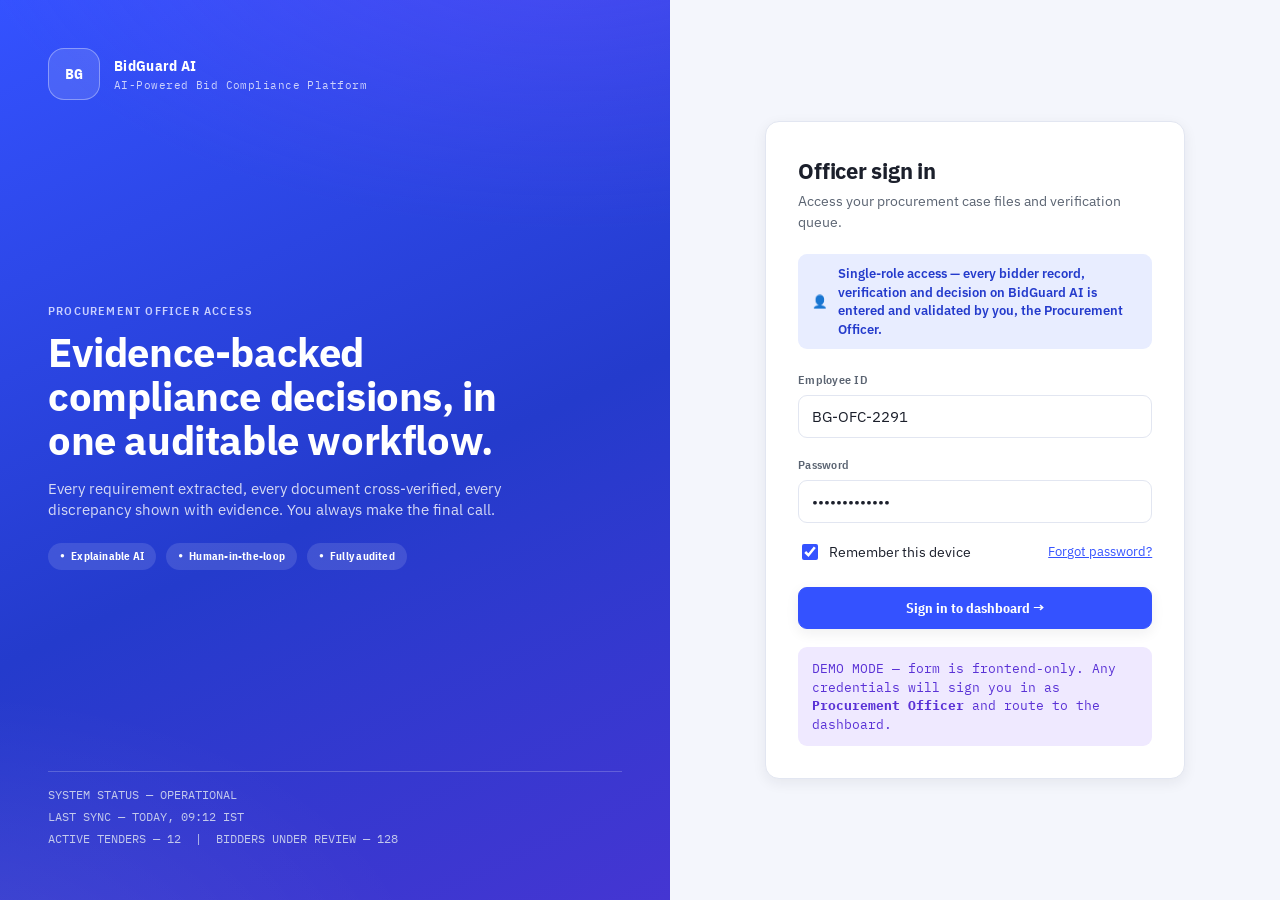
==== index.html @ 4c71b290 "Add frontend prototype" ====
<!DOCTYPE html>
<html lang="en">
<head>
<meta charset="UTF-8">
<meta name="viewport" content="width=device-width, initial-scale=1.0">
<title>Sign in — BidGuard AI</title>
<link rel="preconnect" href="https://fonts.googleapis.com">
<link href="https://fonts.googleapis.com/css2?family=IBM+Plex+Sans:wght@400;500;600;700&family=IBM+Plex+Sans+Condensed:wght@500;600;700&family=IBM+Plex+Mono:wght@400;500;600;700&display=swap" rel="stylesheet">
<link rel="stylesheet" href="css/tokens.css">
<link rel="stylesheet" href="css/components.css">
<link rel="stylesheet" href="css/layout.css">
<link rel="stylesheet" href="css/login.css">
</head>
<body>

<div class="login-shell">

  <div class="login-hero">
    <div class="hero-top">
      <div class="hero-seal">BG</div>
      <div class="hero-title">BidGuard AI<small>AI-Powered Bid Compliance Platform</small></div>
    </div>

    <div class="hero-mid">
      <div class="eyebrow">Procurement officer access</div>
      <h1>Evidence-backed compliance decisions, in one auditable workflow.</h1>
      <p>Every requirement extracted, every document cross-verified, every discrepancy shown with evidence. You always make the final call.</p>

      <div class="hero-stamps">
        <span class="stamp stamp-sm">Explainable AI</span>
        <span class="stamp stamp-sm">Human-in-the-loop</span>
        <span class="stamp stamp-sm">Fully audited</span>
      </div>
    </div>

    <div class="hero-ledger">
      <div>SYSTEM STATUS &mdash; OPERATIONAL</div>
      <div>LAST SYNC &mdash; TODAY, 09:12 IST</div>
      <div>ACTIVE TENDERS &mdash; 12 &nbsp;|&nbsp; BIDDERS UNDER REVIEW &mdash; 128</div>
    </div>
  </div>

  <div class="login-panel">
    <div class="login-card">
      <div class="card">
        <h2>Officer sign in</h2>
        <p class="sub">Access your procurement case files and verification queue.</p>

        <div class="role-note">
          <span>👤</span> Single-role access — every bidder record, verification and decision on BidGuard AI is entered and validated by you, the Procurement Officer.
        </div>

        <form id="loginForm" novalidate>
          <div class="field">
            <label for="empId">Employee ID</label>
            <input type="text" id="empId" name="empId" placeholder="BG-OFC-2291" value="BG-OFC-2291" autocomplete="username">
          </div>
          <div class="field">
            <label for="password">Password</label>
            <input type="password" id="password" name="password" placeholder="••••••••••" value="demo-password" autocomplete="current-password">
          </div>
          <div class="flex-between mb-24">
            <label class="checkbox-row"><input type="checkbox" checked> Remember this device</label>
            <a href="#" style="font-size:12.5px; color:var(--navy); text-decoration:underline;">Forgot password?</a>
          </div>
          <button type="submit" class="btn btn-primary btn-block">Sign in to dashboard →</button>
        </form>

        <div class="demo-note">
          DEMO MODE — form is frontend-only. Any credentials will sign you in as <strong>Procurement Officer</strong> and route to the dashboard.
        </div>
      </div>
    </div>
  </div>

</div>

<script src="js/main.js"></script>
<script src="js/login.js"></script>
</body>
</html>
---- css/tokens.css ----
/* ============================================================
   BIDGUARD AI — DESIGN TOKENS (Chromatic theme)
   Clean, simple, colour-led visual language for a single-user
   (Procurement Officer) workflow: soft elevation, rounded
   surfaces, a vivid indigo primary, and clear colour coding for
   risk/status. Professional and government-enterprise
   appropriate, without heavy borders or decoration.
   ============================================================ */

:root{
  /* ---- core neutrals ---- */
  --ink:            #1B1F2B;   /* primary text */
  --ink-soft:       #5B6472;   /* secondary text */
  --ink-faint:      #9AA1AF;   /* placeholder / disabled text */

  --paper:          #F4F6FC;   /* app background — flat, cool, simple */
  --paper-dim:      #ECEFF8;   /* recessed panels / table stripes */
  --surface:        #FFFFFF;   /* cards, raised surfaces */
  --surface-alt:    #F7F8FD;

  --border:         #E2E6F1;   /* thin structural border */

  /* ---- chromatic accents ---- */
  --brass:          #7C4DFF;   /* secondary accent — violet */
  --brass-dark:     #5A32D6;
  --brass-bg:       #EFE9FF;

  --navy:           #3452FF;   /* primary action — indigo/blue */
  --navy-dark:      #243BCC;
  --navy-bg:        #E8EDFF;

  /* ---- status colours ---- */
  --green:          #16A673;
  --green-dark:     #0E7F58;
  --green-bg:       #E3F9F0;

  --amber:          #F59E0B;
  --amber-dark:     #B4720A;
  --amber-bg:       #FFF3DC;

  --red:            #EF4444;
  --red-dark:       #C22F2F;
  --red-bg:         #FDEAEA;

  /* ---- structure ---- */
  --line:           var(--border);
  --line-w:         1px;
  --line-w-thick:   1px;
  --radius:         14px;
  --radius-sm:      9px;
  --shadow:         0 12px 28px rgba(27,31,43,.09);
  --shadow-sm:      0 4px 14px rgba(27,31,43,.07);
  --shadow-brass:   0 10px 26px rgba(124,77,255,.28);
  --shadow-lift:    0 16px 34px rgba(27,31,43,.14);

  /* ---- type ---- */
  --font-body:  'IBM Plex Sans', -apple-system, Segoe UI, sans-serif;
  --font-cond:  'IBM Plex Sans Condensed', 'IBM Plex Sans', sans-serif;
  --font-mono:  'IBM Plex Mono', 'Courier New', monospace;

  /* ---- layout ---- */
  --header-h: 68px;
  --tabstrip-h: 46px;
  --content-max: 1240px;
}

/* ---------------- reset ---------------- */
*, *::before, *::after{ box-sizing: border-box; }
html{ -webkit-text-size-adjust: 100%; scroll-behavior: smooth; }
body{
  margin:0;
  background: var(--paper);
  color: var(--ink);
  font-family: var(--font-body);
  font-size: 15px;
  line-height: 1.5;
  -webkit-font-smoothing: antialiased;
}
h1,h2,h3,h4,h5,h6{ margin: 0 0 .5em; font-weight: 700; letter-spacing: -0.01em; }
p{ margin: 0 0 1em; }
a{ color: inherit; }
img,svg{ display:block; max-width:100%; }
button{ font-family: inherit; }
ul{ margin:0; padding:0; list-style:none; }
input, select, textarea{ font-family: inherit; font-size: inherit; color: inherit; }

::selection{ background: var(--navy); color: #fff; }

:focus-visible{
  outline: 3px solid var(--navy);
  outline-offset: 2px;
}

/* ---------------- utility ---------------- */
.eyebrow{
  font-family: var(--font-cond);
  text-transform: uppercase;
  letter-spacing: .1em;
  font-size: 12px;
  font-weight: 600;
  color: var(--ink-soft);
}
.mono{ font-family: var(--font-mono); }
.container{
  max-width: var(--content-max);
  margin: 0 auto;
  padding: 0 24px;
}
.sr-only{
  position:absolute; width:1px; height:1px; padding:0; margin:-1px;
  overflow:hidden; clip:rect(0,0,0,0); white-space:nowrap; border:0;
}

@media (prefers-reduced-motion: reduce){
  *{ animation-duration: .001ms !important; animation-iteration-count: 1 !important; transition-duration: .001ms !important; }
}
---- css/components.css ----
/* ============================================================
   COMPONENTS — chromatic, simple, rounded, soft-elevation
   ============================================================ */

/* ---------------- top bar ---------------- */
.topbar{
  height: var(--header-h);
  border-bottom: 1px solid var(--border);
  background: var(--surface);
  position: sticky; top:0; z-index: 50;
}
.topbar .container{
  height: 100%;
  display:flex; align-items:center; justify-content:space-between; gap:16px;
}
.brand{
  display:flex; align-items:center; gap:12px;
  text-decoration:none;
}
.brand-seal{
  width:38px; height:38px; flex:none;
  border-radius:11px;
  display:flex; align-items:center; justify-content:center;
  background: linear-gradient(135deg, var(--navy), var(--brass));
  color:#fff;
  font-family:var(--font-mono); font-weight:700; font-size:13px;
  box-shadow: var(--shadow-brass);
}
.brand-text{ line-height:1.15; }
.brand-text strong{
  display:block; font-family:var(--font-cond); font-weight:700;
  letter-spacing:.01em; font-size:16px;
}
.brand-text span{
  display:block; font-size:11px; color:var(--ink-soft); font-family:var(--font-mono);
  letter-spacing:.02em;
}

.officer-menu{ position:relative; }
.officer-btn{
  display:flex; align-items:center; gap:10px;
  background:var(--surface); border:1px solid var(--border); border-radius:999px;
  padding:6px 14px 6px 6px; cursor:pointer; box-shadow: var(--shadow-sm);
  transition: box-shadow .15s ease;
}
.officer-btn:hover{ box-shadow: var(--shadow-lift); }
.officer-avatar{
  width:30px; height:30px; border-radius:50%;
  background: linear-gradient(135deg, var(--brass-bg), var(--navy-bg));
  color: var(--navy-dark);
  display:flex; align-items:center; justify-content:center;
  font-family:var(--font-mono); font-weight:700; font-size:12px;
}
.officer-btn .name{ font-weight:600; font-size:13px; text-align:left; line-height:1.2; }
.officer-btn .role{ display:block; font-size:11px; color:var(--ink-soft); font-family:var(--font-mono); }
.officer-dropdown{
  position:absolute; right:0; top:calc(100% + 10px);
  min-width:200px; background:var(--surface); border:1px solid var(--border); border-radius: var(--radius-sm);
  box-shadow: var(--shadow-lift); display:none; z-index:60; overflow:hidden;
}
.officer-dropdown.open{ display:block; }
.officer-dropdown a{
  display:block; padding:11px 14px; text-decoration:none; font-size:13.5px;
  border-bottom:1px solid var(--paper-dim);
}
.officer-dropdown a:last-child{ border-bottom:0; color:var(--red); font-weight:600; }
.officer-dropdown a:hover{ background:var(--paper-dim); }

/* ---------------- top tab navigation (simple underline tabs) ---------------- */
.tabstrip-wrap{ background:var(--surface); border-bottom: 1px solid var(--border); }
.tabstrip{
  display:flex; gap:4px; overflow-x:auto;
}
.tabstrip a{
  position:relative;
  font-family: var(--font-cond);
  font-weight:600; font-size:13.5px;
  text-decoration:none; color: var(--ink-soft);
  padding: 16px 16px 14px;
  white-space:nowrap;
  border-bottom: 3px solid transparent;
  transition: color .15s ease;
}
.tabstrip a.active{
  color: var(--navy);
  border-bottom-color: var(--navy);
}
.tabstrip a:hover:not(.active){ color:var(--ink); }

/* ---------------- case progress stepper ---------------- */
.stepper{
  display:flex; align-items:center; flex-wrap:wrap; gap:0;
  border: 1px solid var(--border); background: var(--surface); border-radius: var(--radius);
  box-shadow: var(--shadow-sm); overflow:hidden;
}
.stepper .step{
  flex:1 1 auto; min-width:120px;
  display:flex; align-items:center; gap:8px;
  padding:13px 14px; border-right: 1px solid var(--border);
  font-family:var(--font-cond); font-size:12.5px;
  font-weight:600; color:var(--ink-faint);
}
.stepper .step:last-child{ border-right:none; }
.stepper .step .num{
  width:22px; height:22px; border-radius:50%;
  background: var(--paper-dim); color: var(--ink-faint);
  display:flex; align-items:center; justify-content:center;
  font-family:var(--font-mono); font-size:11px; flex:none;
}
.stepper .step.done{ color:var(--green-dark); }
.stepper .step.current{ color:var(--navy); background: var(--navy-bg); }
.stepper .step.current .num{ background:var(--navy); color:#fff; }
.stepper .step.done .num{ background:var(--green); color:#fff; }

/* ---------------- page scaffolding ---------------- */
.page-head{ padding: 28px 0 18px; }
.page-head .title-row{ display:flex; align-items:flex-end; justify-content:space-between; gap:16px; flex-wrap:wrap; }
.page-head h1{ font-size: 28px; margin:4px 0 0; }
.case-id{ font-family:var(--font-mono); font-size:12px; color:var(--ink-soft); }

main{ padding-bottom: 64px; }

/* ---------------- buttons ---------------- */
.btn{
  display:inline-flex; align-items:center; justify-content:center; gap:8px;
  font-family:var(--font-cond); font-weight:700; font-size:13.5px;
  padding:11px 20px;
  border: 1px solid var(--border);
  border-radius: var(--radius-sm);
  background: var(--surface); color:var(--ink);
  box-shadow: var(--shadow-sm);
  cursor:pointer;
  text-decoration:none;
  transition: transform .12s ease, box-shadow .12s ease, background .12s ease;
}
.btn:hover{ transform:translateY(-1px); box-shadow: var(--shadow-lift); }
.btn:active{ transform:translateY(0); box-shadow: var(--shadow-sm); }
.btn:disabled{ opacity:.45; cursor:not-allowed; transform:none; box-shadow:none; }
.btn-primary{ background: var(--navy); color: #fff; border-color: var(--navy); }
.btn-brass{ background: var(--brass); color: #fff; border-color: var(--brass); }
.btn-approve{ background: var(--green); color: #fff; border-color: var(--green); }
.btn-reject{ background: var(--red); color: #fff; border-color: var(--red); }
.btn-ghost{ background:transparent; box-shadow:none; border-color:transparent; }
.btn-ghost:hover{ box-shadow:none; background:var(--paper-dim); transform:none; }
.btn-sm{ padding:7px 14px; font-size:12px; border-radius:8px; }
.btn-block{ width:100%; }

/* ---------------- cards ---------------- */
.card{
  background: var(--surface);
  border: 1px solid var(--border);
  border-radius: var(--radius);
  box-shadow: var(--shadow-sm);
  padding: 22px;
}
.card-flat{ box-shadow:none; }
.card-header{
  display:flex; align-items:center; justify-content:space-between;
  gap:12px; margin-bottom:16px; padding-bottom:14px;
  border-bottom: 1px solid var(--border);
}
.card-header h3{ margin:0; font-size:15px; }

/* stat tile */
.stat-tile{
  background:var(--surface); border:1px solid var(--border); border-radius: var(--radius);
  box-shadow: var(--shadow-sm); padding:18px 20px; position:relative; overflow:hidden;
}
.stat-tile .num{ font-family:var(--font-mono); font-size:32px; font-weight:700; line-height:1; }
.stat-tile .label{ margin-top:8px; }
.stat-tile::before{ content:""; position:absolute; left:0; top:0; bottom:0; width:5px; }
.stat-tile.accent-green::before{ background:var(--green); }
.stat-tile.accent-amber::before{ background:var(--amber); }
.stat-tile.accent-red::before{ background:var(--red); }
.stat-tile.accent-navy::before{ background: linear-gradient(180deg, var(--navy), var(--brass)); }

/* ---------------- badges & status chips ---------------- */
.badge{
  display:inline-flex; align-items:center; gap:6px;
  font-family:var(--font-cond); font-weight:700; font-size:11.5px; letter-spacing:.02em;
  padding:5px 11px; border-radius:999px;
}
.badge-green{ color:var(--green-dark); background:var(--green-bg); }
.badge-amber{ color:var(--amber-dark); background:var(--amber-bg); }
.badge-red{ color:var(--red-dark); background:var(--red-bg); }
.badge-navy{ color:var(--navy-dark); background:var(--navy-bg); }
.badge-ink{ color:var(--ink-soft); background:var(--paper-dim); }

/* status "stamp" — now a clear, colour-coded chip rather than a rubber stamp */
.stamp{
  --stamp-color: var(--green-dark);
  --stamp-bg: var(--green-bg);
  display:inline-flex; align-items:center; justify-content:center; gap:6px;
  border-radius: 999px;
  color: var(--stamp-color);
  background: var(--stamp-bg);
  font-family: var(--font-cond);
  font-weight:700;
  letter-spacing:.02em;
  padding: 8px 16px;
  white-space:nowrap;
}
.stamp::before{
  content:"●"; font-size:8px; transform:translateY(-1px);
}
.stamp-lg{ font-size:16px; padding:12px 22px; }
.stamp-sm{ font-size:11px; padding:5px 12px; }
.stamp-verified{ --stamp-color: var(--green-dark); --stamp-bg: var(--green-bg); }
.stamp-discrepancy{ --stamp-color: var(--red-dark); --stamp-bg: var(--red-bg); }
.stamp-pending{ --stamp-color: var(--amber-dark); --stamp-bg: var(--amber-bg); }
.stamp-review{ --stamp-color: var(--navy-dark); --stamp-bg: var(--navy-bg); }
.stamp-approved{ --stamp-color: var(--green-dark); --stamp-bg: var(--green-bg); }
.stamp-rejected{ --stamp-color: var(--red-dark); --stamp-bg: var(--red-bg); }

/* ---------------- forms ---------------- */
.field{ margin-bottom:18px; }
.field label{
  display:block; margin-bottom:6px; font-family:var(--font-cond);
  font-size:12px; letter-spacing:.02em; font-weight:600; color:var(--ink-soft);
}
.field input[type="text"],
.field input[type="password"],
.field input[type="email"],
.field select,
.field textarea{
  width:100%; padding:11px 13px;
  border: 1px solid var(--border);
  border-radius: var(--radius-sm);
  background: var(--surface);
  box-shadow: none;
  transition: border-color .12s ease, box-shadow .12s ease;
}
.field textarea{ resize:vertical; min-height:90px; font-family:var(--font-body); }
.field input:focus, .field select:focus, .field textarea:focus{
  outline:none;
  border-color: var(--navy);
  box-shadow: 0 0 0 3px var(--navy-bg);
}
.field .hint{ margin-top:6px; font-size:12px; color:var(--ink-soft); }
.checkbox-row{ display:flex; align-items:center; gap:8px; font-size:13.5px; }
.checkbox-row input{ width:16px; height:16px; accent-color:var(--navy); }

/* ---------------- table ---------------- */
.table-wrap{ border: 1px solid var(--border); border-radius: var(--radius); overflow:hidden; background:var(--surface); }
table{ width:100%; border-collapse:collapse; font-size:13.5px; min-width:640px; }
thead th{
  text-align:left; font-family:var(--font-cond);
  font-size:11.5px; font-weight:700;
  background:var(--surface-alt); color:var(--ink-soft);
  padding:13px 14px; white-space:nowrap; letter-spacing:.02em;
  border-bottom: 1px solid var(--border);
}
thead th button{
  background:none; border:none; color:inherit; font:inherit; cursor:pointer;
  display:inline-flex; align-items:center; gap:4px; padding:0;
}
tbody td{ padding:13px 14px; border-top:1px solid var(--paper-dim); vertical-align:middle; }
tbody tr:hover{ background: var(--paper-dim); }
tbody tr.row-link{ cursor:pointer; }

/* ---------------- evidence exhibit card ---------------- */
.exhibit{
  border: 1px solid var(--border);
  border-radius: var(--radius);
  background: var(--surface);
  box-shadow: var(--shadow-sm);
  padding:18px;
  border-top: 4px solid var(--navy);
}
.exhibit .tag{ font-family:var(--font-mono); font-size:11px; color:var(--ink-soft); }
.exhibit h4{ font-size:14px; margin:4px 0 12px; }
.exhibit .kv{ display:flex; justify-content:space-between; gap:10px; padding:7px 0; border-bottom:1px solid var(--paper-dim); font-size:13px; }
.exhibit .kv:last-of-type{ border-bottom:none; }
.exhibit .kv .k{ color:var(--ink-soft); }
.exhibit .kv .v{ font-family:var(--font-mono); font-weight:600; text-align:right; }

/* ---------------- copilot chat ---------------- */
.chat{ display:flex; flex-direction:column; gap:14px; }
.msg{ display:flex; gap:10px; max-width:88%; }
.msg .avatar{
  flex:none; width:30px; height:30px; border-radius:50%;
  display:flex; align-items:center; justify-content:center;
  font-family:var(--font-mono); font-size:11px; font-weight:700;
}
.msg.ai .avatar{ background:var(--navy); color:#fff; }
.msg.officer{ align-self:flex-end; flex-direction:row-reverse; }
.msg.officer .avatar{ background:var(--brass-bg); color:var(--brass-dark); }
.msg .bubble{
  border: 1px solid var(--border);
  border-radius: var(--radius);
  background: var(--surface-alt);
  padding:11px 15px;
  box-shadow: none;
  font-size:13.5px; line-height:1.55;
}
.msg.ai .bubble{ border-top-left-radius:4px; }
.msg.officer .bubble{ background:var(--navy-bg); border-top-right-radius:4px; }
.msg .bubble ul{ margin:6px 0 0; padding-left:18px; list-style:disc; }
.chat-input{
  display:flex; gap:8px; border-top:1px solid var(--border); padding-top:14px; margin-top:14px;
}
.chat-input input{
  flex:1; padding:11px 14px; border:1px solid var(--border); border-radius:999px; background:var(--surface);
}
.chat-input input:focus{ outline:none; border-color:var(--navy); box-shadow:0 0 0 3px var(--navy-bg); }
.chat-suggestions{ display:flex; flex-wrap:wrap; gap:8px; margin-bottom:14px; }
.chip{
  font-family:var(--font-cond); font-size:12px; font-weight:600;
  border:1px solid var(--border); border-radius:999px; padding:7px 13px; background:var(--surface-alt); cursor:pointer;
  transition: background .12s ease, border-color .12s ease;
}
.chip:hover{ background:var(--navy-bg); border-color:var(--navy); color:var(--navy-dark); }

/* ---------------- progress bar (processing) ---------------- */
.progress-track{
  width:100%; height:10px; border-radius:999px; background:var(--paper-dim);
  position:relative; overflow:hidden;
}
.progress-fill{
  height:100%; width:0%; border-radius:999px;
  background: linear-gradient(90deg, var(--navy), var(--brass));
  transition: width .5s ease;
}

/* ---------------- toast ---------------- */
.toast{
  position:fixed; bottom:24px; right:24px; z-index:200;
  background:var(--ink); color:#fff;
  border-radius: var(--radius-sm);
  box-shadow: var(--shadow-lift);
  padding:14px 18px; font-size:13.5px; max-width:320px;
  transform:translateY(20px); opacity:0; pointer-events:none;
  transition: all .25s ease;
}
.toast.show{ transform:translateY(0); opacity:1; }

/* ---------------- modal ---------------- */
.modal-overlay{
  position:fixed; inset:0; background:rgba(20,24,40,.5);
  display:none; align-items:center; justify-content:center; z-index:150; padding:20px;
}
.modal-overlay.open{ display:flex; }
.modal{
  background:var(--surface); border-radius: var(--radius);
  box-shadow: var(--shadow-lift); max-width:480px; width:100%; padding:26px;
}
.modal h3{ margin-top:0; }
.modal-actions{ display:flex; gap:10px; margin-top:20px; justify-content:flex-end; }

/* ---------------- footer ---------------- */
.site-footer{
  border-top: 1px solid var(--border);
  background: var(--surface);
  padding: 16px 0; margin-top: 40px;
}
.site-footer .container{ display:flex; justify-content:space-between; flex-wrap:wrap; gap:8px; font-size:12px; color:var(--ink-soft); font-family:var(--font-mono); }

/* ---------------- misc icons ---------------- */
.icon{ width:18px; height:18px; flex:none; }

/* ---------------- side drawer (Previous Performance panel) ---------------- */
.drawer-overlay{
  position:fixed; inset:0; background:rgba(20,24,40,.42);
  display:none; z-index:180;
}
.drawer-overlay.open{ display:block; }
.drawer{
  position:fixed; top:0; right:0; height:100%;
  width:460px; max-width:92vw;
  background:var(--surface);
  box-shadow: -18px 0 40px rgba(20,24,40,.18);
  transform: translateX(100%);
  transition: transform .25s ease;
  display:flex; flex-direction:column;
  z-index:190;
}
.drawer-overlay.open .drawer{ transform: translateX(0); }
.drawer-head{
  padding:20px 22px; border-bottom:1px solid var(--border);
  display:flex; align-items:flex-start; justify-content:space-between; gap:12px;
}
.drawer-head h3{ margin:0 0 4px; font-size:16px; }
.drawer-head .sub{ font-size:12.5px; color:var(--ink-soft); }
.drawer-head .sub2{ font-family:var(--font-mono); font-size:11px; color:var(--ink-faint); margin-top:2px; }
.drawer-close{
  background:var(--paper-dim); border:none; border-radius:50%;
  width:32px; height:32px; flex:none; cursor:pointer; font-size:16px; color:var(--ink-soft);
  display:flex; align-items:center; justify-content:center;
}
.drawer-close:hover{ background:var(--border); color:var(--ink); }
.drawer-body{ padding:22px; overflow-y:auto; flex:1; }
.drawer-footer{
  padding:14px 22px; border-top:1px solid var(--border);
  font-size:11.5px; color:var(--ink-soft); background:var(--surface-alt);
}

.pp-metrics{ display:grid; grid-template-columns:1fr 1fr; gap:10px; margin-bottom:20px; }
.pp-metric{
  border:1px solid var(--border); border-radius: var(--radius-sm); padding:12px 14px; background:var(--surface-alt);
}
.pp-metric .n{ font-family:var(--font-mono); font-size:22px; font-weight:700; line-height:1; }
.pp-metric .l{ margin-top:6px; font-size:11.5px; color:var(--ink-soft); font-family:var(--font-cond); }
.pp-metric.wide{ grid-column:1 / -1; display:flex; align-items:center; justify-content:space-between; }

.pp-section{ margin-bottom:18px; }
.pp-section h4{ font-size:12px; text-transform:uppercase; letter-spacing:.06em; color:var(--ink-soft); font-family:var(--font-cond); margin-bottom:8px; }
.pp-section p{ font-size:13.5px; margin-bottom:0; }
.pp-section ul{ font-size:13.5px; padding-left:18px; list-style:disc; display:flex; flex-direction:column; gap:5px; }

.pp-skeleton{ display:flex; flex-direction:column; gap:12px; }
.pp-skel-line{ height:14px; border-radius:6px; background:var(--paper-dim); position:relative; overflow:hidden; }
.pp-skel-line::after{
  content:""; position:absolute; inset:0; transform:translateX(-100%);
  background:linear-gradient(90deg, transparent, rgba(255,255,255,.7), transparent);
  animation: shimmer 1.2s infinite;
}
@keyframes shimmer{ 100%{ transform:translateX(100%); } }

.pp-empty, .pp-error{ text-align:center; padding:40px 14px; color:var(--ink-soft); font-size:13.5px; }
.pp-btn{
  font-family:var(--font-cond); font-weight:600; font-size:12px;
  padding:7px 14px; border-radius:999px; border:1px solid var(--border);
  background:var(--surface-alt); color:var(--ink-soft); cursor:pointer;
}
.pp-btn:hover{ background:var(--navy-bg); color:var(--navy-dark); border-color:var(--navy); }
---- css/layout.css ----
/* ============================================================
   LAYOUT UTILITIES
   ============================================================ */
.grid{ display:grid; gap:18px; }
.grid-4{ grid-template-columns: repeat(4, 1fr); }
.grid-3{ grid-template-columns: repeat(3, 1fr); }
.grid-2{ grid-template-columns: repeat(2, 1fr); }
.grid-sidebar{ grid-template-columns: 1fr 340px; align-items:start; }

.flex{ display:flex; }
.flex-between{ display:flex; align-items:center; justify-content:space-between; gap:12px; }
.flex-gap{ display:flex; gap:10px; flex-wrap:wrap; }
.stack{ display:flex; flex-direction:column; gap:14px; }
.mt-0{ margin-top:0; } .mb-0{ margin-bottom:0; }
.mt-24{ margin-top:24px; } .mb-24{ margin-bottom:24px; }
.text-muted{ color:var(--ink-soft); }
.text-center{ text-align:center; }

section + section{ margin-top:28px; }

@media (max-width: 980px){
  .grid-4{ grid-template-columns: repeat(2,1fr); }
  .grid-3{ grid-template-columns: repeat(2,1fr); }
  .grid-sidebar{ grid-template-columns: 1fr; }
}
@media (max-width: 600px){
  .grid-4, .grid-3, .grid-2{ grid-template-columns: 1fr; }
  .page-head h1{ font-size:22px; }
  .brand-text span{ display:none; }
}
---- css/login.css ----
.login-shell{
  min-height:100vh;
  display:grid;
  grid-template-columns: 1.1fr 1fr;
}
@media (max-width:900px){
  .login-shell{ grid-template-columns: 1fr; }
  .login-hero{ min-height:280px; }
}

.login-hero{
  background: linear-gradient(155deg, var(--navy) 0%, var(--navy-dark) 55%, var(--brass-dark) 130%);
  color: #fff;
  position:relative;
  padding: 48px;
  display:flex; flex-direction:column; justify-content:space-between;
  overflow:hidden;
}
.login-hero::before{
  content:"";
  position:absolute; inset:0;
  background:
    radial-gradient(600px 320px at 85% -10%, rgba(124,77,255,.35), transparent),
    radial-gradient(500px 300px at -10% 110%, rgba(255,255,255,.08), transparent);
  pointer-events:none;
}
.login-hero .hero-top{ position:relative; display:flex; align-items:center; gap:14px; }
.login-hero .hero-seal{
  width:52px; height:52px; border-radius:16px;
  background: rgba(255,255,255,.12);
  border:1px solid rgba(255,255,255,.35);
  display:flex; align-items:center; justify-content:center; font-family:var(--font-mono); font-weight:700;
}
.login-hero .hero-title{ font-family:var(--font-cond); letter-spacing:.02em; font-size:15px; font-weight:700; }
.login-hero .hero-title small{ display:block; font-family:var(--font-mono); font-size:11px; letter-spacing:.04em; opacity:.75; font-weight:400; }

.login-hero .hero-mid{ position:relative; max-width:460px; }
.login-hero .hero-mid .eyebrow{ color:#C9D0FF; }
.login-hero .hero-mid h1{
  font-size: 40px; line-height:1.1; margin:10px 0 16px; color:#fff;
}
.login-hero .hero-mid p{ color:#D6DAF5; font-size:14.5px; }

.hero-stamps{ position:relative; display:flex; gap:10px; flex-wrap:wrap; margin-top:22px; }
.hero-stamps .stamp{ background:rgba(255,255,255,.12); color:#fff; }
.hero-stamps .stamp::before{ color:#fff; }

.hero-ledger{ position:relative; font-family:var(--font-mono); font-size:12px; color:#C3C9EC; border-top:1px solid rgba(255,255,255,.2); padding-top:14px; }
.hero-ledger div{ margin-bottom:4px; }

/* right panel */
.login-panel{
  display:flex; align-items:center; justify-content:center;
  padding: 40px 24px;
}
.login-card{ width:100%; max-width:420px; }
.login-card .card{ padding:32px; }
.login-card h2{ font-size:22px; margin-bottom:4px; }
.login-card .sub{ color:var(--ink-soft); font-size:13.5px; margin-bottom:22px; }

.role-note{
  display:flex; align-items:center; gap:10px;
  background:var(--navy-bg); color:var(--navy-dark);
  border-radius: var(--radius-sm);
  padding:10px 14px; margin-bottom:22px; font-size:12.5px; font-weight:600;
}

.demo-note{
  margin-top:18px; padding:12px 14px; background:var(--brass-bg); border-radius: var(--radius-sm);
  font-size:12.5px; font-family:var(--font-mono); color:var(--brass-dark);
}
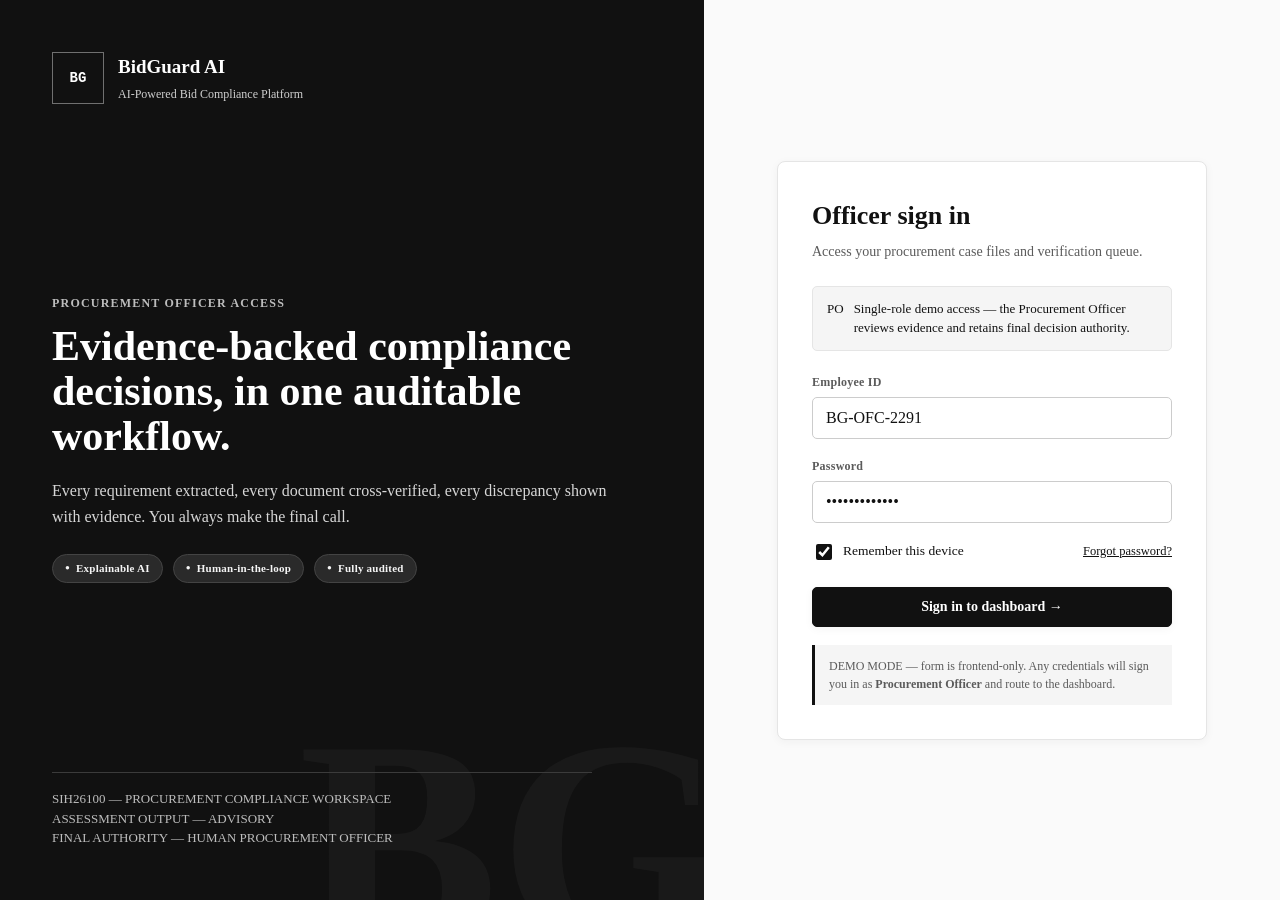
==== commit 0452b9fe: "feat(frontend): add final application shell and design system" ====
--- a/index.html
+++ b/index.html
@@ -4,8 +4,6 @@
 <meta charset="UTF-8">
 <meta name="viewport" content="width=device-width, initial-scale=1.0">
 <title>Sign in — BidGuard AI</title>
-<link rel="preconnect" href="https://fonts.googleapis.com">
-<link href="https://fonts.googleapis.com/css2?family=IBM+Plex+Sans:wght@400;500;600;700&family=IBM+Plex+Sans+Condensed:wght@500;600;700&family=IBM+Plex+Mono:wght@400;500;600;700&display=swap" rel="stylesheet">
 <link rel="stylesheet" href="css/tokens.css">
 <link rel="stylesheet" href="css/components.css">
 <link rel="stylesheet" href="css/layout.css">
@@ -34,9 +32,9 @@
     </div>
 
     <div class="hero-ledger">
-      <div>SYSTEM STATUS &mdash; OPERATIONAL</div>
-      <div>LAST SYNC &mdash; TODAY, 09:12 IST</div>
-      <div>ACTIVE TENDERS &mdash; 12 &nbsp;|&nbsp; BIDDERS UNDER REVIEW &mdash; 128</div>
+      <div>SIH26100 &mdash; PROCUREMENT COMPLIANCE WORKSPACE</div>
+      <div>ASSESSMENT OUTPUT &mdash; ADVISORY</div>
+      <div>FINAL AUTHORITY &mdash; HUMAN PROCUREMENT OFFICER</div>
     </div>
   </div>
 
@@ -47,7 +45,7 @@
         <p class="sub">Access your procurement case files and verification queue.</p>
 
         <div class="role-note">
-          <span>👤</span> Single-role access — every bidder record, verification and decision on BidGuard AI is entered and validated by you, the Procurement Officer.
+          <span aria-hidden="true">PO</span> Single-role demo access — the Procurement Officer reviews evidence and retains final decision authority.
         </div>
 
         <form id="loginForm" novalidate>
--- a/css/tokens.css
+++ b/css/tokens.css
@@ -1,62 +1,65 @@
-/* ============================================================
-   BIDGUARD AI — DESIGN TOKENS (Chromatic theme)
-   Clean, simple, colour-led visual language for a single-user
-   (Procurement Officer) workflow: soft elevation, rounded
-   surfaces, a vivid indigo primary, and clear colour coding for
-   risk/status. Professional and government-enterprise
-   appropriate, without heavy borders or decoration.
-   ============================================================ */
+/* BidGuard AI — final procurement design tokens. */
 
 :root{
   /* ---- core neutrals ---- */
-  --ink:            #1B1F2B;   /* primary text */
-  --ink-soft:       #5B6472;   /* secondary text */
-  --ink-faint:      #9AA1AF;   /* placeholder / disabled text */
+  --ink:            #111111;
+  --ink-soft:       #5B5B5B;
+  --ink-faint:      #6F6F6F;
 
-  --paper:          #F4F6FC;   /* app background — flat, cool, simple */
-  --paper-dim:      #ECEFF8;   /* recessed panels / table stripes */
-  --surface:        #FFFFFF;   /* cards, raised surfaces */
-  --surface-alt:    #F7F8FD;
+  --paper:          #F7F7F7;
+  --paper-dim:      #EEEEEE;
+  --surface:        #FFFFFF;
+  --surface-alt:    #FAFAFA;
 
-  --border:         #E2E6F1;   /* thin structural border */
+  --border:         #E5E5E5;
+  --border-strong:  #CCCCCC;
 
   /* ---- chromatic accents ---- */
-  --brass:          #7C4DFF;   /* secondary accent — violet */
-  --brass-dark:     #5A32D6;
-  --brass-bg:       #EFE9FF;
+  --brass:          #333333;
+  --brass-dark:     #111111;
+  --brass-bg:       #F2F2F2;
 
-  --navy:           #3452FF;   /* primary action — indigo/blue */
-  --navy-dark:      #243BCC;
-  --navy-bg:        #E8EDFF;
+  --navy:           #111111;
+  --navy-dark:      #000000;
+  --navy-bg:        #F0F0F0;
 
   /* ---- status colours ---- */
-  --green:          #16A673;
-  --green-dark:     #0E7F58;
-  --green-bg:       #E3F9F0;
+  --green:          #16825D;
+  --green-dark:     #116748;
+  --green-bg:       #EAF6F1;
 
-  --amber:          #F59E0B;
-  --amber-dark:     #B4720A;
-  --amber-bg:       #FFF3DC;
+  --amber:          #C48A16;
+  --amber-dark:     #805A10;
+  --amber-bg:       #FFF7E6;
 
-  --red:            #EF4444;
-  --red-dark:       #C22F2F;
-  --red-bg:         #FDEAEA;
+  --orange:         #C25D16;
+  --orange-dark:    #8D410E;
+  --orange-bg:      #FFF0E6;
+
+  --red:            #B4232C;
+  --red-dark:       #841820;
+  --red-bg:         #FCEDEF;
 
   /* ---- structure ---- */
   --line:           var(--border);
   --line-w:         1px;
   --line-w-thick:   1px;
-  --radius:         14px;
-  --radius-sm:      9px;
-  --shadow:         0 12px 28px rgba(27,31,43,.09);
-  --shadow-sm:      0 4px 14px rgba(27,31,43,.07);
-  --shadow-brass:   0 10px 26px rgba(124,77,255,.28);
-  --shadow-lift:    0 16px 34px rgba(27,31,43,.14);
+  --radius:         8px;
+  --radius-sm:      5px;
+  --shadow:         0 10px 28px rgba(0,0,0,.07);
+  --shadow-sm:      0 2px 10px rgba(0,0,0,.045);
+  --shadow-brass:   0 6px 18px rgba(0,0,0,.16);
+  --shadow-lift:    0 14px 34px rgba(0,0,0,.12);
 
   /* ---- type ---- */
-  --font-body:  'IBM Plex Sans', -apple-system, Segoe UI, sans-serif;
-  --font-cond:  'IBM Plex Sans Condensed', 'IBM Plex Sans', sans-serif;
-  --font-mono:  'IBM Plex Mono', 'Courier New', monospace;
+  --font-body:  "Times New Roman", Times, serif;
+  --font-cond:  "Times New Roman", Times, serif;
+  --font-mono:  "Courier New", Courier, monospace;
+
+  --motion-fast: 160ms;
+  --motion-base: 240ms;
+  --motion-slow: 360ms;
+  --ease-standard: cubic-bezier(.2,.7,.2,1);
 
   /* ---- layout ---- */
   --header-h: 68px;
@@ -72,11 +75,11 @@
   background: var(--paper);
   color: var(--ink);
   font-family: var(--font-body);
-  font-size: 15px;
+  font-size: 16px;
   line-height: 1.5;
   -webkit-font-smoothing: antialiased;
 }
-h1,h2,h3,h4,h5,h6{ margin: 0 0 .5em; font-weight: 700; letter-spacing: -0.01em; }
+h1,h2,h3,h4,h5,h6{ margin: 0 0 .5em; font-weight: 700; letter-spacing: 0; }
 p{ margin: 0 0 1em; }
 a{ color: inherit; }
 img,svg{ display:block; max-width:100%; }
@@ -84,11 +87,11 @@
 ul{ margin:0; padding:0; list-style:none; }
 input, select, textarea{ font-family: inherit; font-size: inherit; color: inherit; }
 
-::selection{ background: var(--navy); color: #fff; }
+::selection{ background: #111; color: #fff; }
 
 :focus-visible{
-  outline: 3px solid var(--navy);
-  outline-offset: 2px;
+  outline: 2px solid #111;
+  outline-offset: 3px;
 }
 
 /* ---------------- utility ---------------- */
@@ -97,7 +100,7 @@
   text-transform: uppercase;
   letter-spacing: .1em;
   font-size: 12px;
-  font-weight: 600;
+  font-weight: 700;
   color: var(--ink-soft);
 }
 .mono{ font-family: var(--font-mono); }
@@ -112,5 +115,6 @@
 }
 
 @media (prefers-reduced-motion: reduce){
-  *{ animation-duration: .001ms !important; animation-iteration-count: 1 !important; transition-duration: .001ms !important; }
+  html{ scroll-behavior:auto; }
+  *, *::before, *::after{ animation-duration: .001ms !important; animation-iteration-count: 1 !important; transition-duration: .001ms !important; }
 }
--- a/css/components.css
+++ b/css/components.css
@@ -1,6 +1,4 @@
-/* ============================================================
-   COMPONENTS — chromatic, simple, rounded, soft-elevation
-   ============================================================ */
+/* Shared procurement application components. */
 
 /* ---------------- top bar ---------------- */
 .topbar{
@@ -8,6 +6,7 @@
   border-bottom: 1px solid var(--border);
   background: var(--surface);
   position: sticky; top:0; z-index: 50;
+  box-shadow:0 1px 0 rgba(0,0,0,.025);
 }
 .topbar .container{
   height: 100%;
@@ -19,12 +18,12 @@
 }
 .brand-seal{
   width:38px; height:38px; flex:none;
-  border-radius:11px;
+  border-radius:2px;
   display:flex; align-items:center; justify-content:center;
-  background: linear-gradient(135deg, var(--navy), var(--brass));
+  background: #111;
   color:#fff;
   font-family:var(--font-mono); font-weight:700; font-size:13px;
-  box-shadow: var(--shadow-brass);
+  box-shadow: none;
 }
 .brand-text{ line-height:1.15; }
 .brand-text strong{
@@ -39,15 +38,15 @@
 .officer-menu{ position:relative; }
 .officer-btn{
   display:flex; align-items:center; gap:10px;
-  background:var(--surface); border:1px solid var(--border); border-radius:999px;
-  padding:6px 14px 6px 6px; cursor:pointer; box-shadow: var(--shadow-sm);
-  transition: box-shadow .15s ease;
-}
-.officer-btn:hover{ box-shadow: var(--shadow-lift); }
+  background:var(--surface); border:1px solid var(--border); border-radius:4px;
+  padding:6px 12px 6px 6px; cursor:pointer; box-shadow:none;
+  transition:border-color var(--motion-fast) ease, box-shadow var(--motion-fast) ease;
+}
+.officer-btn:hover{ border-color:var(--border-strong); box-shadow:var(--shadow-sm); }
 .officer-avatar{
   width:30px; height:30px; border-radius:50%;
-  background: linear-gradient(135deg, var(--brass-bg), var(--navy-bg));
-  color: var(--navy-dark);
+  background:#111;
+  color:#fff;
   display:flex; align-items:center; justify-content:center;
   font-family:var(--font-mono); font-weight:700; font-size:12px;
 }
@@ -78,20 +77,20 @@
   text-decoration:none; color: var(--ink-soft);
   padding: 16px 16px 14px;
   white-space:nowrap;
-  border-bottom: 3px solid transparent;
-  transition: color .15s ease;
+  border-bottom: 2px solid transparent;
+  transition:color var(--motion-fast) ease, border-color var(--motion-fast) ease;
 }
 .tabstrip a.active{
-  color: var(--navy);
-  border-bottom-color: var(--navy);
+  color:#111;
+  border-bottom-color:#111;
 }
 .tabstrip a:hover:not(.active){ color:var(--ink); }
 
 /* ---------------- case progress stepper ---------------- */
 .stepper{
   display:flex; align-items:center; flex-wrap:wrap; gap:0;
-  border: 1px solid var(--border); background: var(--surface); border-radius: var(--radius);
-  box-shadow: var(--shadow-sm); overflow:hidden;
+  border:1px solid var(--border); background:var(--surface); border-radius:var(--radius);
+  box-shadow:none; overflow:hidden;
 }
 .stepper .step{
   flex:1 1 auto; min-width:120px;
@@ -108,14 +107,14 @@
   font-family:var(--font-mono); font-size:11px; flex:none;
 }
 .stepper .step.done{ color:var(--green-dark); }
-.stepper .step.current{ color:var(--navy); background: var(--navy-bg); }
-.stepper .step.current .num{ background:var(--navy); color:#fff; }
+.stepper .step.current{ color:#111; background:#F5F5F5; }
+.stepper .step.current .num{ background:#111; color:#fff; }
 .stepper .step.done .num{ background:var(--green); color:#fff; }
 
 /* ---------------- page scaffolding ---------------- */
 .page-head{ padding: 28px 0 18px; }
 .page-head .title-row{ display:flex; align-items:flex-end; justify-content:space-between; gap:16px; flex-wrap:wrap; }
-.page-head h1{ font-size: 28px; margin:4px 0 0; }
+.page-head h1{ font-size:30px; line-height:1.16; margin:5px 0 0; }
 .case-id{ font-family:var(--font-mono); font-size:12px; color:var(--ink-soft); }
 
 main{ padding-bottom: 64px; }
@@ -123,21 +122,22 @@
 /* ---------------- buttons ---------------- */
 .btn{
   display:inline-flex; align-items:center; justify-content:center; gap:8px;
-  font-family:var(--font-cond); font-weight:700; font-size:13.5px;
+  font-family:var(--font-body); font-weight:600; font-size:14px;
   padding:11px 20px;
-  border: 1px solid var(--border);
-  border-radius: var(--radius-sm);
+  border:1px solid var(--border-strong);
+  border-radius:var(--radius-sm);
   background: var(--surface); color:var(--ink);
   box-shadow: var(--shadow-sm);
   cursor:pointer;
   text-decoration:none;
-  transition: transform .12s ease, box-shadow .12s ease, background .12s ease;
+  transition:transform var(--motion-fast) var(--ease-standard), box-shadow var(--motion-fast) ease, background var(--motion-fast) ease, border-color var(--motion-fast) ease;
 }
 .btn:hover{ transform:translateY(-1px); box-shadow: var(--shadow-lift); }
 .btn:active{ transform:translateY(0); box-shadow: var(--shadow-sm); }
 .btn:disabled{ opacity:.45; cursor:not-allowed; transform:none; box-shadow:none; }
-.btn-primary{ background: var(--navy); color: #fff; border-color: var(--navy); }
-.btn-brass{ background: var(--brass); color: #fff; border-color: var(--brass); }
+.btn-primary{ background:#111; color:#fff; border-color:#111; }
+.btn-primary:hover{ background:#2A2A2A; border-color:#2A2A2A; }
+.btn-brass{ background:#333; color:#fff; border-color:#333; }
 .btn-approve{ background: var(--green); color: #fff; border-color: var(--green); }
 .btn-reject{ background: var(--red); color: #fff; border-color: var(--red); }
 .btn-ghost{ background:transparent; box-shadow:none; border-color:transparent; }
@@ -150,9 +150,11 @@
   background: var(--surface);
   border: 1px solid var(--border);
   border-radius: var(--radius);
-  box-shadow: var(--shadow-sm);
+  box-shadow:var(--shadow-sm);
   padding: 22px;
-}
+  transition:border-color var(--motion-base) ease, box-shadow var(--motion-base) ease, transform var(--motion-base) var(--ease-standard);
+}
+.card:hover{ border-color:var(--border-strong); box-shadow:var(--shadow); }
 .card-flat{ box-shadow:none; }
 .card-header{
   display:flex; align-items:center; justify-content:space-between;
@@ -164,15 +166,17 @@
 /* stat tile */
 .stat-tile{
   background:var(--surface); border:1px solid var(--border); border-radius: var(--radius);
-  box-shadow: var(--shadow-sm); padding:18px 20px; position:relative; overflow:hidden;
-}
+  box-shadow:var(--shadow-sm); padding:18px 20px; position:relative; overflow:hidden;
+  transition:transform var(--motion-base) var(--ease-standard), box-shadow var(--motion-base) ease;
+}
+.stat-tile:hover{ box-shadow:var(--shadow); }
 .stat-tile .num{ font-family:var(--font-mono); font-size:32px; font-weight:700; line-height:1; }
 .stat-tile .label{ margin-top:8px; }
 .stat-tile::before{ content:""; position:absolute; left:0; top:0; bottom:0; width:5px; }
 .stat-tile.accent-green::before{ background:var(--green); }
 .stat-tile.accent-amber::before{ background:var(--amber); }
 .stat-tile.accent-red::before{ background:var(--red); }
-.stat-tile.accent-navy::before{ background: linear-gradient(180deg, var(--navy), var(--brass)); }
+.stat-tile.accent-navy::before{ background:#111; }
 
 /* ---------------- badges & status chips ---------------- */
 .badge{
@@ -183,7 +187,8 @@
 .badge-green{ color:var(--green-dark); background:var(--green-bg); }
 .badge-amber{ color:var(--amber-dark); background:var(--amber-bg); }
 .badge-red{ color:var(--red-dark); background:var(--red-bg); }
-.badge-navy{ color:var(--navy-dark); background:var(--navy-bg); }
+.badge-orange{ color:var(--orange-dark); background:var(--orange-bg); }
+.badge-navy{ color:#333; background:#EFEFEF; }
 .badge-ink{ color:var(--ink-soft); background:var(--paper-dim); }
 
 /* status "stamp" — now a clear, colour-coded chip rather than a rubber stamp */
@@ -208,7 +213,7 @@
 .stamp-verified{ --stamp-color: var(--green-dark); --stamp-bg: var(--green-bg); }
 .stamp-discrepancy{ --stamp-color: var(--red-dark); --stamp-bg: var(--red-bg); }
 .stamp-pending{ --stamp-color: var(--amber-dark); --stamp-bg: var(--amber-bg); }
-.stamp-review{ --stamp-color: var(--navy-dark); --stamp-bg: var(--navy-bg); }
+.stamp-review{ --stamp-color:#333; --stamp-bg:#EFEFEF; }
 .stamp-approved{ --stamp-color: var(--green-dark); --stamp-bg: var(--green-bg); }
 .stamp-rejected{ --stamp-color: var(--red-dark); --stamp-bg: var(--red-bg); }
 
@@ -224,7 +229,7 @@
 .field select,
 .field textarea{
   width:100%; padding:11px 13px;
-  border: 1px solid var(--border);
+  border:1px solid var(--border-strong);
   border-radius: var(--radius-sm);
   background: var(--surface);
   box-shadow: none;
@@ -241,7 +246,7 @@
 .checkbox-row input{ width:16px; height:16px; accent-color:var(--navy); }
 
 /* ---------------- table ---------------- */
-.table-wrap{ border: 1px solid var(--border); border-radius: var(--radius); overflow:hidden; background:var(--surface); }
+.table-wrap{ border: 1px solid var(--border); border-radius: var(--radius); overflow-x:auto; background:var(--surface); }
 table{ width:100%; border-collapse:collapse; font-size:13.5px; min-width:640px; }
 thead th{
   text-align:left; font-family:var(--font-cond);
@@ -255,7 +260,8 @@
   display:inline-flex; align-items:center; gap:4px; padding:0;
 }
 tbody td{ padding:13px 14px; border-top:1px solid var(--paper-dim); vertical-align:middle; }
-tbody tr:hover{ background: var(--paper-dim); }
+tbody tr{ transition:background var(--motion-fast) ease; }
+tbody tr:hover{ background:#F8F8F8; }
 tbody tr.row-link{ cursor:pointer; }
 
 /* ---------------- evidence exhibit card ---------------- */
@@ -265,7 +271,7 @@
   background: var(--surface);
   box-shadow: var(--shadow-sm);
   padding:18px;
-  border-top: 4px solid var(--navy);
+  border-top:3px solid #222;
 }
 .exhibit .tag{ font-family:var(--font-mono); font-size:11px; color:var(--ink-soft); }
 .exhibit h4{ font-size:14px; margin:4px 0 12px; }
@@ -318,7 +324,7 @@
 }
 .progress-fill{
   height:100%; width:0%; border-radius:999px;
-  background: linear-gradient(90deg, var(--navy), var(--brass));
+  background:#111;
   transition: width .5s ease;
 }
 
@@ -336,13 +342,14 @@
 
 /* ---------------- modal ---------------- */
 .modal-overlay{
-  position:fixed; inset:0; background:rgba(20,24,40,.5);
+  position:fixed; inset:0; background:rgba(0,0,0,.46); backdrop-filter:blur(3px);
   display:none; align-items:center; justify-content:center; z-index:150; padding:20px;
 }
 .modal-overlay.open{ display:flex; }
 .modal{
   background:var(--surface); border-radius: var(--radius);
-  box-shadow: var(--shadow-lift); max-width:480px; width:100%; padding:26px;
+  box-shadow:var(--shadow-lift); max-width:480px; width:100%; padding:26px;
+  animation:modal-enter var(--motion-base) var(--ease-standard);
 }
 .modal h3{ margin-top:0; }
 .modal-actions{ display:flex; gap:10px; margin-top:20px; justify-content:flex-end; }
@@ -360,7 +367,7 @@
 
 /* ---------------- side drawer (Previous Performance panel) ---------------- */
 .drawer-overlay{
-  position:fixed; inset:0; background:rgba(20,24,40,.42);
+  position:fixed; inset:0; background:rgba(0,0,0,.42); backdrop-filter:blur(2px);
   display:none; z-index:180;
 }
 .drawer-overlay.open{ display:block; }
@@ -370,7 +377,7 @@
   background:var(--surface);
   box-shadow: -18px 0 40px rgba(20,24,40,.18);
   transform: translateX(100%);
-  transition: transform .25s ease;
+  transition:transform var(--motion-base) var(--ease-standard);
   display:flex; flex-direction:column;
   z-index:190;
 }
@@ -423,3 +430,32 @@
   background:var(--surface-alt); color:var(--ink-soft); cursor:pointer;
 }
 .pp-btn:hover{ background:var(--navy-bg); color:var(--navy-dark); border-color:var(--navy); }
+
+/* ---------------- API states ---------------- */
+.api-state{
+  border:1px solid var(--border); border-radius:var(--radius-sm); padding:16px;
+  background:var(--surface-alt); color:var(--ink-soft); font-size:13.5px;
+}
+.api-state.error{ border-color:var(--red); background:var(--red-bg); color:var(--red-dark); }
+.api-state.success{ border-color:var(--green); background:var(--green-bg); color:var(--green-dark); }
+.badge-critical{ background:var(--red-dark); color:#fff; }
+.actions-cell{ display:flex; gap:8px; flex-wrap:wrap; }
+.key-list{ display:grid; gap:8px; }
+.key-row{ display:grid; grid-template-columns:minmax(150px, .7fr) 1.3fr; gap:12px; padding:8px 0; border-bottom:1px solid var(--paper-dim); }
+.key-row:last-child{ border-bottom:0; }
+.key-row .key{ color:var(--ink-soft); }
+.json-evidence{ margin:8px 0 0; padding:12px; background:var(--paper-dim); border-radius:var(--radius-sm); white-space:pre-wrap; overflow-wrap:anywhere; font:12px/1.55 var(--font-mono); }
+
+/* Motion is restrained and never communicates backend progress. */
+@keyframes surface-enter{
+  from{ opacity:0; transform:translateY(7px); }
+  to{ opacity:1; transform:translateY(0); }
+}
+@keyframes modal-enter{
+  from{ opacity:0; transform:translateY(8px) scale(.985); }
+  to{ opacity:1; transform:translateY(0) scale(1); }
+}
+main > .container > *{ animation:surface-enter var(--motion-slow) var(--ease-standard) both; }
+main > .container > *:nth-child(2){ animation-delay:35ms; }
+main > .container > *:nth-child(3){ animation-delay:70ms; }
+.api-state[hidden]{ display:none; }
--- a/css/login.css
+++ b/css/login.css
@@ -1,71 +1,14 @@
-.login-shell{
-  min-height:100vh;
-  display:grid;
-  grid-template-columns: 1.1fr 1fr;
-}
-@media (max-width:900px){
-  .login-shell{ grid-template-columns: 1fr; }
-  .login-hero{ min-height:280px; }
-}
-
-.login-hero{
-  background: linear-gradient(155deg, var(--navy) 0%, var(--navy-dark) 55%, var(--brass-dark) 130%);
-  color: #fff;
-  position:relative;
-  padding: 48px;
-  display:flex; flex-direction:column; justify-content:space-between;
-  overflow:hidden;
-}
-.login-hero::before{
-  content:"";
-  position:absolute; inset:0;
-  background:
-    radial-gradient(600px 320px at 85% -10%, rgba(124,77,255,.35), transparent),
-    radial-gradient(500px 300px at -10% 110%, rgba(255,255,255,.08), transparent);
-  pointer-events:none;
-}
-.login-hero .hero-top{ position:relative; display:flex; align-items:center; gap:14px; }
-.login-hero .hero-seal{
-  width:52px; height:52px; border-radius:16px;
-  background: rgba(255,255,255,.12);
-  border:1px solid rgba(255,255,255,.35);
-  display:flex; align-items:center; justify-content:center; font-family:var(--font-mono); font-weight:700;
-}
-.login-hero .hero-title{ font-family:var(--font-cond); letter-spacing:.02em; font-size:15px; font-weight:700; }
-.login-hero .hero-title small{ display:block; font-family:var(--font-mono); font-size:11px; letter-spacing:.04em; opacity:.75; font-weight:400; }
-
-.login-hero .hero-mid{ position:relative; max-width:460px; }
-.login-hero .hero-mid .eyebrow{ color:#C9D0FF; }
-.login-hero .hero-mid h1{
-  font-size: 40px; line-height:1.1; margin:10px 0 16px; color:#fff;
-}
-.login-hero .hero-mid p{ color:#D6DAF5; font-size:14.5px; }
-
-.hero-stamps{ position:relative; display:flex; gap:10px; flex-wrap:wrap; margin-top:22px; }
-.hero-stamps .stamp{ background:rgba(255,255,255,.12); color:#fff; }
-.hero-stamps .stamp::before{ color:#fff; }
-
-.hero-ledger{ position:relative; font-family:var(--font-mono); font-size:12px; color:#C3C9EC; border-top:1px solid rgba(255,255,255,.2); padding-top:14px; }
-.hero-ledger div{ margin-bottom:4px; }
-
-/* right panel */
-.login-panel{
-  display:flex; align-items:center; justify-content:center;
-  padding: 40px 24px;
-}
-.login-card{ width:100%; max-width:420px; }
-.login-card .card{ padding:32px; }
-.login-card h2{ font-size:22px; margin-bottom:4px; }
-.login-card .sub{ color:var(--ink-soft); font-size:13.5px; margin-bottom:22px; }
-
-.role-note{
-  display:flex; align-items:center; gap:10px;
-  background:var(--navy-bg); color:var(--navy-dark);
-  border-radius: var(--radius-sm);
-  padding:10px 14px; margin-bottom:22px; font-size:12.5px; font-weight:600;
-}
-
-.demo-note{
-  margin-top:18px; padding:12px 14px; background:var(--brass-bg); border-radius: var(--radius-sm);
-  font-size:12.5px; font-family:var(--font-mono); color:var(--brass-dark);
-}
+.login-shell{min-height:100vh;display:grid;grid-template-columns:minmax(0,1.1fr) minmax(420px,.9fr);background:#fff;}
+.login-hero{position:relative;padding:52px;display:flex;flex-direction:column;justify-content:space-between;overflow:hidden;background:#111;color:#fff;}
+.login-hero::after{content:"BG";position:absolute;right:-28px;bottom:-95px;font:700 300px/1 var(--font-body);color:rgba(255,255,255,.035);pointer-events:none;}
+.hero-top{position:relative;display:flex;align-items:center;gap:14px;z-index:1;}
+.hero-seal{width:52px;height:52px;border:1px solid rgba(255,255,255,.4);display:flex;align-items:center;justify-content:center;font:700 14px var(--font-mono);}
+.hero-title{font-size:19px;font-weight:700;}.hero-title small{display:block;margin-top:3px;font-size:12px;color:#CFCFCF;font-weight:400;}
+.hero-mid{position:relative;max-width:560px;z-index:1;}.hero-mid .eyebrow{color:#BDBDBD;}.hero-mid h1{font-size:42px;line-height:1.08;margin:12px 0 18px;color:#fff;}.hero-mid p{color:#D7D7D7;font-size:16px;line-height:1.65;}
+.hero-stamps{display:flex;gap:10px;flex-wrap:wrap;margin-top:24px;}.hero-stamps .stamp{background:#2A2A2A;color:#F5F5F5;border:1px solid #444;}
+.hero-ledger{position:relative;border-top:1px solid #3B3B3B;padding-top:16px;color:#BDBDBD;font-size:13px;max-width:540px;z-index:1;}
+.login-panel{display:flex;align-items:center;justify-content:center;padding:44px 32px;background:#FAFAFA;}.login-card{width:100%;max-width:430px;}.login-card .card{padding:34px;}.login-card h2{font-size:26px;margin-bottom:6px;}.login-card .sub{color:var(--ink-soft);font-size:14px;margin-bottom:24px;}
+.role-note{display:flex;align-items:flex-start;gap:10px;background:#F5F5F5;border:1px solid var(--border);border-radius:var(--radius-sm);padding:12px 14px;margin-bottom:22px;font-size:13px;}
+.demo-note{margin-top:18px;padding:12px 14px;background:#F5F5F5;border-left:3px solid #111;font-size:12px;color:var(--ink-soft);}
+@media(max-width:900px){.login-shell{grid-template-columns:1fr}.login-hero{min-height:330px;padding:36px}.hero-mid{margin:48px 0}.login-panel{padding:36px 20px}}
+@media(max-width:520px){.login-hero{padding:28px}.hero-mid h1{font-size:32px}.login-card .card{padding:24px}}
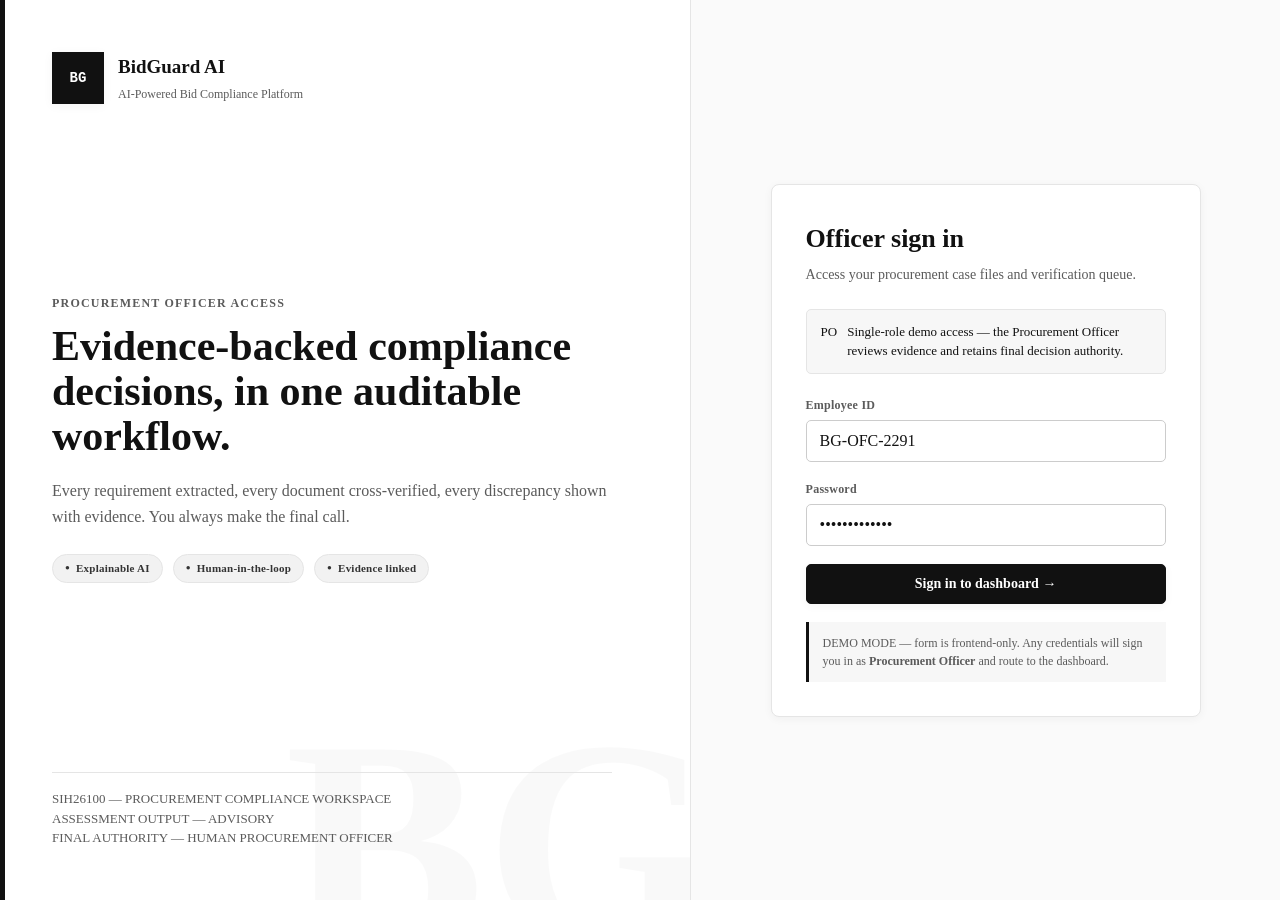
==== commit b582d2a6: "feat(frontend): complete bidder ingestion and investigation UI" ====
--- a/index.html
+++ b/index.html
@@ -10,6 +10,7 @@
 <link rel="stylesheet" href="css/login.css">
 </head>
 <body>
+<a class="skip-link" href="#main-content">Skip to sign in</a>
 
 <div class="login-shell">
 
@@ -27,7 +28,7 @@
       <div class="hero-stamps">
         <span class="stamp stamp-sm">Explainable AI</span>
         <span class="stamp stamp-sm">Human-in-the-loop</span>
-        <span class="stamp stamp-sm">Fully audited</span>
+        <span class="stamp stamp-sm">Evidence linked</span>
       </div>
     </div>
 
@@ -38,7 +39,7 @@
     </div>
   </div>
 
-  <div class="login-panel">
+  <main class="login-panel" id="main-content">
     <div class="login-card">
       <div class="card">
         <h2>Officer sign in</h2>
@@ -57,10 +58,6 @@
             <label for="password">Password</label>
             <input type="password" id="password" name="password" placeholder="••••••••••" value="demo-password" autocomplete="current-password">
           </div>
-          <div class="flex-between mb-24">
-            <label class="checkbox-row"><input type="checkbox" checked> Remember this device</label>
-            <a href="#" style="font-size:12.5px; color:var(--navy); text-decoration:underline;">Forgot password?</a>
-          </div>
           <button type="submit" class="btn btn-primary btn-block">Sign in to dashboard →</button>
         </form>
 
@@ -69,7 +66,7 @@
         </div>
       </div>
     </div>
-  </div>
+  </main>
 
 </div>
 
--- a/css/tokens.css
+++ b/css/tokens.css
@@ -6,8 +6,8 @@
   --ink-soft:       #5B5B5B;
   --ink-faint:      #6F6F6F;
 
-  --paper:          #F7F7F7;
-  --paper-dim:      #EEEEEE;
+  --paper:          #FFFFFF;
+  --paper-dim:      #F2F2F2;
   --surface:        #FFFFFF;
   --surface-alt:    #FAFAFA;
 
--- a/css/components.css
+++ b/css/components.css
@@ -1,6 +1,8 @@
 /* Shared procurement application components. */
 
 /* ---------------- top bar ---------------- */
+.skip-link{position:fixed;left:16px;top:8px;z-index:500;transform:translateY(-140%);background:#111;color:#fff;padding:9px 13px;text-decoration:none;border-radius:var(--radius-sm);transition:transform var(--motion-fast) ease;}
+.skip-link:focus{transform:translateY(0);}
 .topbar{
   height: var(--header-h);
   border-bottom: 1px solid var(--border);
@@ -154,7 +156,7 @@
   padding: 22px;
   transition:border-color var(--motion-base) ease, box-shadow var(--motion-base) ease, transform var(--motion-base) var(--ease-standard);
 }
-.card:hover{ border-color:var(--border-strong); box-shadow:var(--shadow); }
+.card:hover{ border-color:var(--border-strong); box-shadow:var(--shadow); transform:translateY(-1px); }
 .card-flat{ box-shadow:none; }
 .card-header{
   display:flex; align-items:center; justify-content:space-between;
@@ -169,7 +171,7 @@
   box-shadow:var(--shadow-sm); padding:18px 20px; position:relative; overflow:hidden;
   transition:transform var(--motion-base) var(--ease-standard), box-shadow var(--motion-base) ease;
 }
-.stat-tile:hover{ box-shadow:var(--shadow); }
+.stat-tile:hover{ box-shadow:var(--shadow); transform:translateY(-1px); }
 .stat-tile .num{ font-family:var(--font-mono); font-size:32px; font-weight:700; line-height:1; }
 .stat-tile .label{ margin-top:8px; }
 .stat-tile::before{ content:""; position:absolute; left:0; top:0; bottom:0; width:5px; }
@@ -193,8 +195,8 @@
 
 /* status "stamp" — now a clear, colour-coded chip rather than a rubber stamp */
 .stamp{
-  --stamp-color: var(--green-dark);
-  --stamp-bg: var(--green-bg);
+  --stamp-color: #333333;
+  --stamp-bg: #EFEFEF;
   display:inline-flex; align-items:center; justify-content:center; gap:6px;
   border-radius: 999px;
   color: var(--stamp-color);
@@ -213,6 +215,7 @@
 .stamp-verified{ --stamp-color: var(--green-dark); --stamp-bg: var(--green-bg); }
 .stamp-discrepancy{ --stamp-color: var(--red-dark); --stamp-bg: var(--red-bg); }
 .stamp-pending{ --stamp-color: var(--amber-dark); --stamp-bg: var(--amber-bg); }
+.stamp-high{ --stamp-color:var(--orange-dark); --stamp-bg:var(--orange-bg); }
 .stamp-review{ --stamp-color:#333; --stamp-bg:#EFEFEF; }
 .stamp-approved{ --stamp-color: var(--green-dark); --stamp-bg: var(--green-bg); }
 .stamp-rejected{ --stamp-color: var(--red-dark); --stamp-bg: var(--red-bg); }
@@ -343,9 +346,11 @@
 /* ---------------- modal ---------------- */
 .modal-overlay{
   position:fixed; inset:0; background:rgba(0,0,0,.46); backdrop-filter:blur(3px);
-  display:none; align-items:center; justify-content:center; z-index:150; padding:20px;
-}
-.modal-overlay.open{ display:flex; }
+  display:flex; align-items:center; justify-content:center; z-index:150; padding:20px;
+  opacity:0; visibility:hidden; pointer-events:none;
+  transition:opacity var(--motion-fast) ease, visibility 0s linear var(--motion-fast);
+}
+.modal-overlay.open{ opacity:1; visibility:visible; pointer-events:auto; transition-delay:0s; }
 .modal{
   background:var(--surface); border-radius: var(--radius);
   box-shadow:var(--shadow-lift); max-width:480px; width:100%; padding:26px;
@@ -368,9 +373,10 @@
 /* ---------------- side drawer (Previous Performance panel) ---------------- */
 .drawer-overlay{
   position:fixed; inset:0; background:rgba(0,0,0,.42); backdrop-filter:blur(2px);
-  display:none; z-index:180;
-}
-.drawer-overlay.open{ display:block; }
+  display:block; z-index:180; opacity:0; visibility:hidden; pointer-events:none;
+  transition:opacity var(--motion-fast) ease, visibility 0s linear var(--motion-fast);
+}
+.drawer-overlay.open{ opacity:1; visibility:visible; pointer-events:auto; transition-delay:0s; }
 .drawer{
   position:fixed; top:0; right:0; height:100%;
   width:460px; max-width:92vw;
@@ -424,6 +430,11 @@
 @keyframes shimmer{ 100%{ transform:translateX(100%); } }
 
 .pp-empty, .pp-error{ text-align:center; padding:40px 14px; color:var(--ink-soft); font-size:13.5px; }
+.ai-unavailable{border:1px solid var(--border-strong);border-left:3px solid #111;background:#FAFAFA;padding:18px;margin-bottom:20px;}
+.ai-unavailable h4{font-size:18px;margin:13px 0 7px;}.ai-unavailable p{color:var(--ink-soft);margin:0;}
+.ai-insight-panel{border:1px solid var(--border-strong);border-left:3px solid #111;background:#fff;padding:18px;margin-bottom:20px;}
+.ai-insight-heading{display:flex;gap:8px;flex-wrap:wrap;align-items:center;margin-bottom:14px;}
+.ai-insight-summary{font-size:14px;line-height:1.65;color:var(--ink);margin:0;}
 .pp-btn{
   font-family:var(--font-cond); font-weight:600; font-size:12px;
   padding:7px 14px; border-radius:999px; border:1px solid var(--border);
@@ -458,4 +469,198 @@
 main > .container > *{ animation:surface-enter var(--motion-slow) var(--ease-standard) both; }
 main > .container > *:nth-child(2){ animation-delay:35ms; }
 main > .container > *:nth-child(3){ animation-delay:70ms; }
+/* Dynamic content receives the same restrained entrance language as page surfaces. */
+tbody tr, .file-chip, .requirement-card, .evidence-card, .score-bar-row, .pp-section, .ai-insight-panel{
+  animation:surface-enter var(--motion-base) var(--ease-standard) both;
+}
+.score-ring.reveal{ animation:score-reveal 420ms var(--ease-standard) both; }
+@keyframes score-reveal{
+  from{ opacity:.55; transform:scale(.94); }
+  to{ opacity:1; transform:scale(1); }
+}
+
+@media(max-width:520px){
+  .drawer{ width:100%; max-width:100vw; }
+  .pp-metrics{ grid-template-columns:1fr; }
+  .pp-metric.wide{ grid-column:auto; }
+  .modal-actions{ flex-direction:column-reverse; }
+  .modal-actions .btn{ width:100%; }
+}
+
 .api-state[hidden]{ display:none; }
+
+
+/* BIDGUARD QWEN PERFORMANCE ANALYSIS */
+
+.ai-thinking-panel,
+.ai-insight-panel {
+  border: 1px solid #d9d9d9;
+  border-radius: 12px;
+  background: #ffffff;
+  padding: 17px 18px;
+}
+
+.ai-thinking-top {
+  display: flex;
+  align-items: center;
+  gap: 13px;
+}
+
+.ai-thinking-copy {
+  min-width: 0;
+  flex: 1;
+}
+
+.ai-thinking-copy strong {
+  display: block;
+  color: #111111;
+  font-size: 14px;
+  line-height: 1.4;
+}
+
+.ai-thinking-activity {
+  min-height: 18px;
+  margin-top: 3px;
+  color: #666666;
+  font-size: 13px;
+  line-height: 1.4;
+  transition:
+    opacity 130ms ease,
+    transform 130ms ease;
+}
+
+.ai-thinking-activity.changing {
+  opacity: 0.25;
+  transform: translateY(2px);
+}
+
+.ai-thinking-dots {
+  display: inline-flex;
+  align-items: center;
+  justify-content: center;
+  gap: 5px;
+  width: 38px;
+  min-width: 38px;
+  height: 32px;
+}
+
+.ai-thinking-dots span {
+  width: 6px;
+  height: 6px;
+  border-radius: 999px;
+  background: #111111;
+  opacity: 0.2;
+  animation:
+    bidguardAiThinkingDot
+    1.05s
+    infinite
+    ease-in-out;
+}
+
+.ai-thinking-dots span:nth-child(2) {
+  animation-delay: 130ms;
+}
+
+.ai-thinking-dots span:nth-child(3) {
+  animation-delay: 260ms;
+}
+
+@keyframes bidguardAiThinkingDot {
+  0%,
+  70%,
+  100% {
+    opacity: 0.2;
+    transform: translateY(0);
+  }
+
+  35% {
+    opacity: 1;
+    transform: translateY(-3px);
+  }
+}
+
+.ai-thinking-facts {
+  display: flex;
+  flex-wrap: wrap;
+  gap: 7px;
+  margin-top: 15px;
+}
+
+.ai-thinking-facts span {
+  border: 1px solid #e4e4e4;
+  border-radius: 999px;
+  background: #fafafa;
+  padding: 5px 8px;
+  color: #444444;
+  font-size: 11px;
+  line-height: 1.2;
+}
+
+.ai-thinking-note {
+  margin: 13px 0 0;
+  color: #777777;
+  font-size: 11px;
+  line-height: 1.5;
+}
+
+.ai-insight-heading {
+  display: flex;
+  align-items: center;
+  justify-content: space-between;
+  gap: 10px;
+  flex-wrap: wrap;
+}
+
+.ai-advisory-label {
+  color: #666666;
+  font-size: 11px;
+  font-weight: 700;
+  letter-spacing: 0.04em;
+  text-transform: uppercase;
+}
+
+.ai-insight-kicker {
+  margin-top: 16px;
+  color: #777777;
+  font-size: 11px;
+  font-weight: 700;
+  letter-spacing: 0.075em;
+}
+
+.ai-insight-summary {
+  margin: 7px 0 0;
+  color: #1b1b1b;
+  font-size: 14px;
+  line-height: 1.6;
+}
+
+.ai-advisory-boundary {
+  margin-top: 18px;
+  padding: 14px 15px;
+  border: 1px solid #dedede;
+  border-radius: 10px;
+  background: #fafafa;
+}
+
+.ai-advisory-boundary strong {
+  color: #222222;
+  font-size: 12px;
+}
+
+.ai-advisory-boundary p {
+  margin: 5px 0 0;
+  color: #666666;
+  font-size: 12px;
+  line-height: 1.5;
+}
+
+@media (prefers-reduced-motion: reduce) {
+  .ai-thinking-dots span {
+    animation: none;
+    opacity: 0.65;
+  }
+
+  .ai-thinking-activity {
+    transition: none;
+  }
+}
--- a/css/login.css
+++ b/css/login.css
@@ -1,14 +1,15 @@
-.login-shell{min-height:100vh;display:grid;grid-template-columns:minmax(0,1.1fr) minmax(420px,.9fr);background:#fff;}
-.login-hero{position:relative;padding:52px;display:flex;flex-direction:column;justify-content:space-between;overflow:hidden;background:#111;color:#fff;}
-.login-hero::after{content:"BG";position:absolute;right:-28px;bottom:-95px;font:700 300px/1 var(--font-body);color:rgba(255,255,255,.035);pointer-events:none;}
+.login-shell{min-height:100vh;display:grid;grid-template-columns:minmax(0,1.08fr) minmax(420px,.92fr);background:#fff;}
+.login-hero{position:relative;padding:52px;display:flex;flex-direction:column;justify-content:space-between;overflow:hidden;background:#fff;color:#111;border-right:1px solid var(--border);}
+.login-hero::before{content:"";position:absolute;left:0;top:0;bottom:0;width:5px;background:#111;}
+.login-hero::after{content:"BG";position:absolute;right:-28px;bottom:-95px;font:700 300px/1 var(--font-body);color:rgba(0,0,0,.025);pointer-events:none;}
 .hero-top{position:relative;display:flex;align-items:center;gap:14px;z-index:1;}
-.hero-seal{width:52px;height:52px;border:1px solid rgba(255,255,255,.4);display:flex;align-items:center;justify-content:center;font:700 14px var(--font-mono);}
-.hero-title{font-size:19px;font-weight:700;}.hero-title small{display:block;margin-top:3px;font-size:12px;color:#CFCFCF;font-weight:400;}
-.hero-mid{position:relative;max-width:560px;z-index:1;}.hero-mid .eyebrow{color:#BDBDBD;}.hero-mid h1{font-size:42px;line-height:1.08;margin:12px 0 18px;color:#fff;}.hero-mid p{color:#D7D7D7;font-size:16px;line-height:1.65;}
-.hero-stamps{display:flex;gap:10px;flex-wrap:wrap;margin-top:24px;}.hero-stamps .stamp{background:#2A2A2A;color:#F5F5F5;border:1px solid #444;}
-.hero-ledger{position:relative;border-top:1px solid #3B3B3B;padding-top:16px;color:#BDBDBD;font-size:13px;max-width:540px;z-index:1;}
-.login-panel{display:flex;align-items:center;justify-content:center;padding:44px 32px;background:#FAFAFA;}.login-card{width:100%;max-width:430px;}.login-card .card{padding:34px;}.login-card h2{font-size:26px;margin-bottom:6px;}.login-card .sub{color:var(--ink-soft);font-size:14px;margin-bottom:24px;}
-.role-note{display:flex;align-items:flex-start;gap:10px;background:#F5F5F5;border:1px solid var(--border);border-radius:var(--radius-sm);padding:12px 14px;margin-bottom:22px;font-size:13px;}
-.demo-note{margin-top:18px;padding:12px 14px;background:#F5F5F5;border-left:3px solid #111;font-size:12px;color:var(--ink-soft);}
-@media(max-width:900px){.login-shell{grid-template-columns:1fr}.login-hero{min-height:330px;padding:36px}.hero-mid{margin:48px 0}.login-panel{padding:36px 20px}}
+.hero-seal{width:52px;height:52px;background:#111;color:#fff;display:flex;align-items:center;justify-content:center;font:700 14px var(--font-mono);box-shadow:var(--shadow-sm);}
+.hero-title{font-size:19px;font-weight:700;}.hero-title small{display:block;margin-top:3px;font-size:12px;color:var(--ink-soft);font-weight:400;}
+.hero-mid{position:relative;max-width:590px;z-index:1;}.hero-mid .eyebrow{color:var(--ink-soft);}.hero-mid h1{font-size:42px;line-height:1.08;margin:12px 0 18px;color:#111;}.hero-mid p{color:var(--ink-soft);font-size:16px;line-height:1.65;}
+.hero-stamps{display:flex;gap:10px;flex-wrap:wrap;margin-top:24px;}.hero-stamps .stamp{background:#F2F2F2;color:#333;border:1px solid var(--border);}
+.hero-ledger{position:relative;border-top:1px solid var(--border);padding-top:16px;color:var(--ink-soft);font-size:13px;max-width:560px;z-index:1;}
+.login-panel{display:flex;align-items:center;justify-content:center;padding:44px 32px;background:#FAFAFA;}.login-card{width:100%;max-width:430px;}.login-card .card{padding:34px;background:#fff;}.login-card h2{font-size:26px;margin-bottom:6px;}.login-card .sub{color:var(--ink-soft);font-size:14px;margin-bottom:24px;}
+.role-note{display:flex;align-items:flex-start;gap:10px;background:#F7F7F7;border:1px solid var(--border);border-radius:var(--radius-sm);padding:12px 14px;margin-bottom:22px;font-size:13px;}
+.demo-note{margin-top:18px;padding:12px 14px;background:#F7F7F7;border-left:3px solid #111;font-size:12px;color:var(--ink-soft);}
+@media(max-width:900px){.login-shell{grid-template-columns:1fr}.login-hero{min-height:330px;padding:36px;border-right:0;border-bottom:1px solid var(--border)}.hero-mid{margin:48px 0}.login-panel{padding:36px 20px}}
 @media(max-width:520px){.login-hero{padding:28px}.hero-mid h1{font-size:32px}.login-card .card{padding:24px}}
